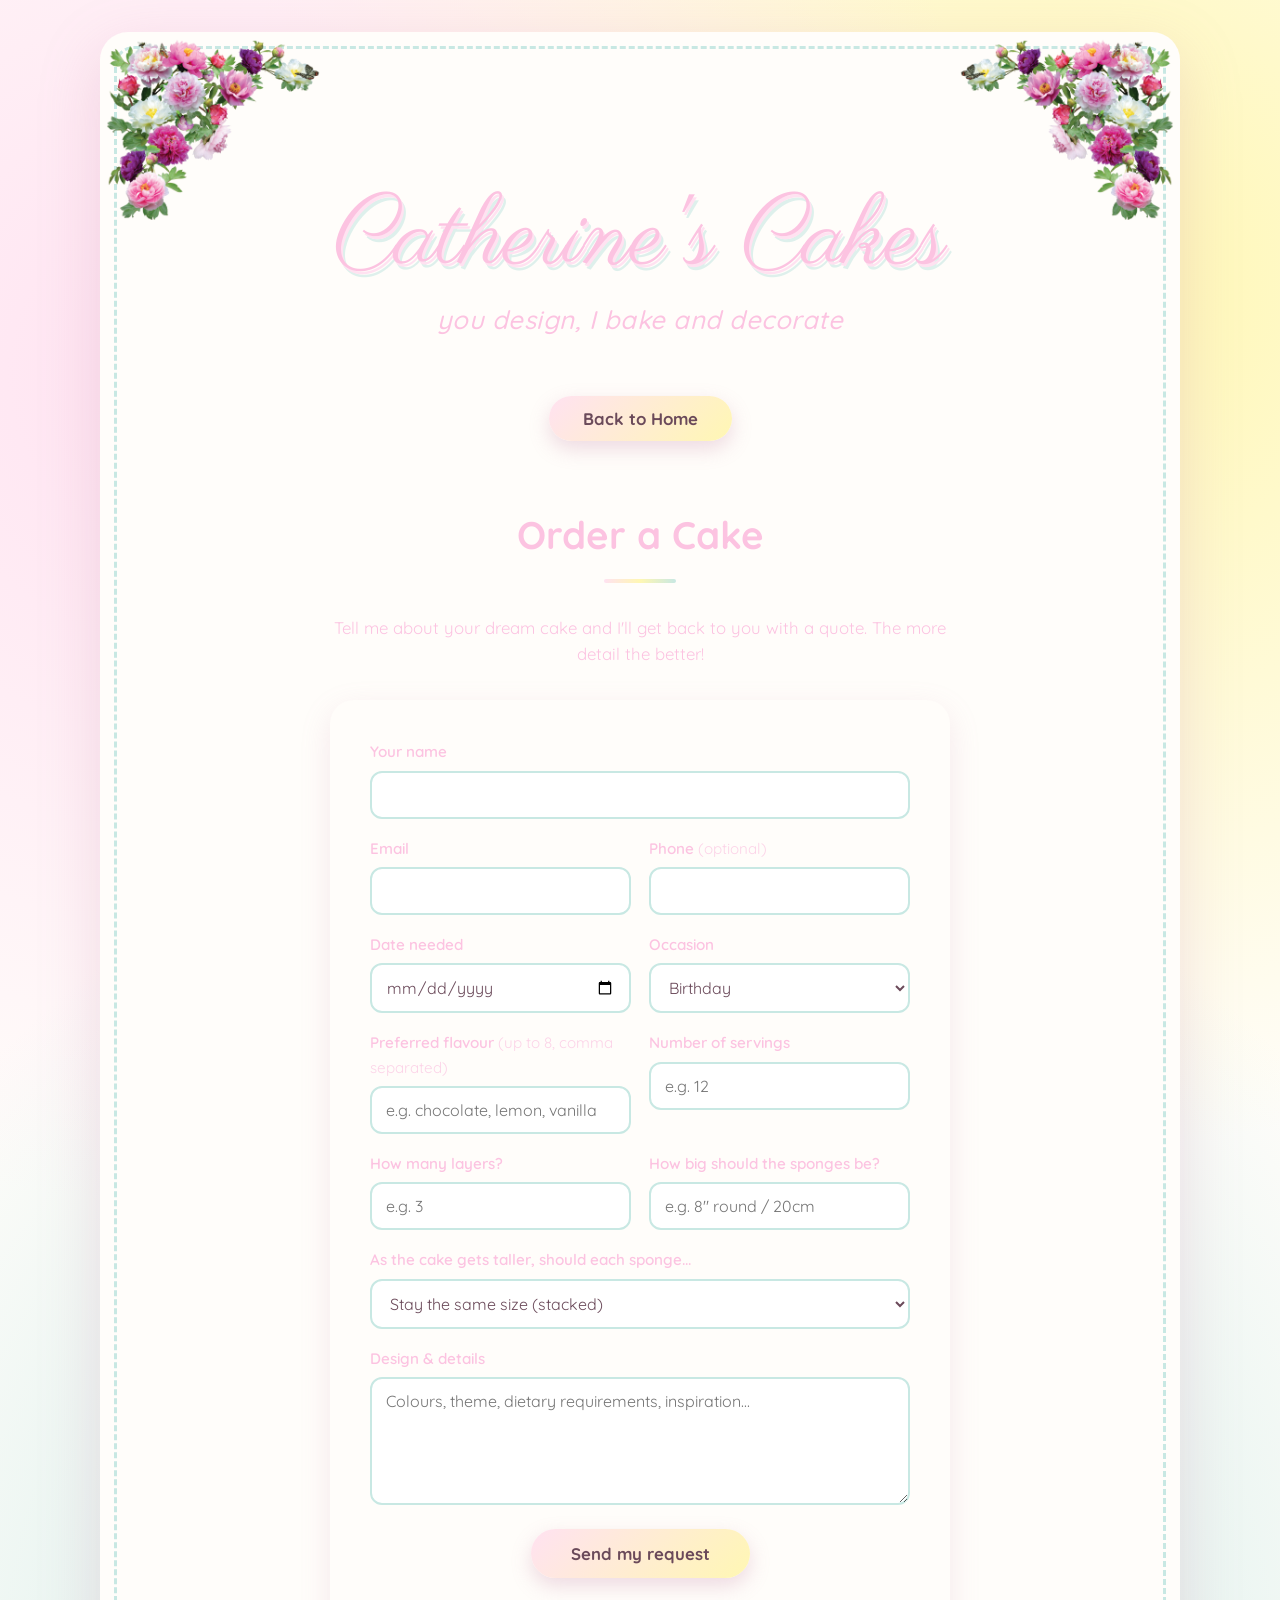
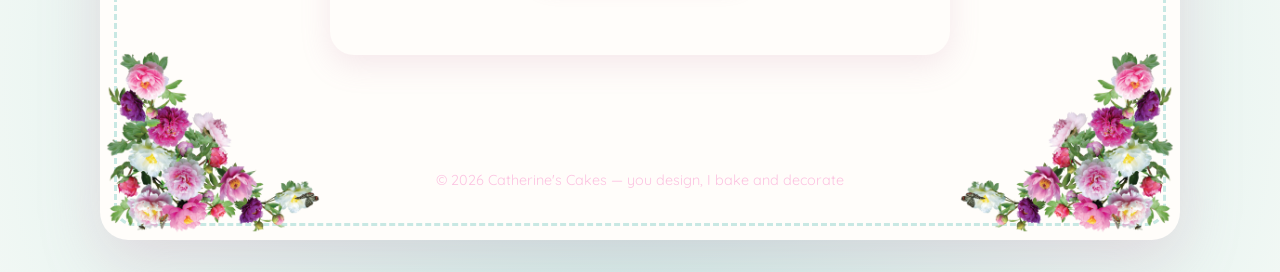
==== order.html @ cbb3e057 "add order form and second page" ====
<!DOCTYPE html>
<html lang="en">
<head>
    <meta charset="UTF-8">
    <meta name="viewport" content="width=device-width, initial-scale=1.0">
    <title>Order a Cake — Catherine's Cakes</title>
    <link rel="preconnect" href="https://fonts.googleapis.com">
    <link rel="preconnect" href="https://fonts.gstatic.com" crossorigin>
    <link href="https://fonts.googleapis.com/css2?family=Parisienne&family=Quicksand:wght@400;500;600;700&display=swap" rel="stylesheet">
    <link rel="stylesheet" href="styles.css">
</head>
<body>
    <div class="page-frame">
        <!-- Flowery border -->
        <div class="flower-border" aria-hidden="true">
            <img class="flower-corner corner-tl" src="images/flower-png-17937.png" alt="">
            <img class="flower-corner corner-tr" src="images/flower-png-17937.png" alt="">
            <img class="flower-corner corner-bl" src="images/flower-png-17937.png" alt="">
            <img class="flower-corner corner-br" src="images/flower-png-17937.png" alt="">
        </div>

        <main class="content">
            <!-- Hero -->
            <header class="hero">
                <h1>Catherine's Cakes</h1>
                <p class="strapline">you design, I bake and decorate</p>
            </header>

            <!-- Back to home -->
            <div class="nav-cta">
                <button type="button" class="nav-btn" onclick="window.location.href='index.html'">Back to Home</button>
            </div>

            <!-- Order form -->
            <section class="order" aria-labelledby="order-heading">
                <h2 id="order-heading">Order a Cake</h2>
                <p class="order-intro">Tell me about your dream cake and I'll get back to you with a quote. The more detail the better!</p>

                <form class="order-form" id="orderForm" novalidate>
                    <div class="field">
                        <label for="name">Your name</label>
                        <input type="text" id="name" name="name" autocomplete="name" required>
                    </div>

                    <div class="field-row">
                        <div class="field">
                            <label for="email">Email</label>
                            <input type="email" id="email" name="email" autocomplete="email" required>
                        </div>
                        <div class="field">
                            <label for="phone">Phone <span class="optional">(optional)</span></label>
                            <input type="tel" id="phone" name="phone" autocomplete="tel">
                        </div>
                    </div>

                    <div class="field-row">
                        <div class="field">
                            <label for="date">Date needed</label>
                            <input type="date" id="date" name="date" required>
                        </div>
                        <div class="field">
                            <label for="occasion">Occasion</label>
                            <select id="occasion" name="occasion">
                                <option value="Birthday">Birthday</option>
                                <option value="Wedding">Wedding</option>
                                <option value="Anniversary">Anniversary</option>
                                <option value="Other">Other</option>
                            </select>
                        </div>
                    </div>

                    <div class="field is-hidden" id="occasionOtherWrap">
                        <label for="occasionOther">What's the occasion?</label>
                        <input type="text" id="occasionOther" name="occasionOther" placeholder="e.g. baby shower, retirement, christening">
                    </div>

                    <div class="field-row">
                        <div class="field">
                            <label for="flavour">Preferred flavour <span class="optional">(up to 8, comma separated)</span></label>
                            <input type="text" id="flavour" name="flavour" placeholder="e.g. chocolate, lemon, vanilla">
                        </div>
                        <div class="field">
                            <label for="servings">Number of servings</label>
                            <input type="number" id="servings" name="servings" min="1" max="50" placeholder="e.g. 12">
                        </div>
                    </div>

                    <div class="field-row">
                        <div class="field">
                            <label for="layers">How many layers?</label>
                            <input type="number" id="layers" name="layers" min="1" max="8" placeholder="e.g. 3">
                        </div>
                        <div class="field">
                            <label for="size">How big should the sponges be?</label>
                            <input type="text" id="size" name="size" placeholder='e.g. 8" round / 20cm'>
                        </div>
                    </div>

                    <div class="field">
                        <label for="shape">As the cake gets taller, should each sponge...</label>
                        <select id="shape" name="shape">
                            <option value="Stay the same size (stacked)">Stay the same size (stacked)</option>
                            <option value="Decrease in size (tiered)">Decrease in size (tiered)</option>
                        </select>
                    </div>

                    <div class="field">
                        <label for="details">Design &amp; details</label>
                        <textarea id="details" name="details" rows="5" placeholder="Colours, theme, dietary requirements, inspiration..." required></textarea>
                    </div>

                    <button type="submit" class="submit-btn">Send my request</button>
                    <p class="form-note" id="formNote" role="status"></p>
                </form>
            </section>
        </main>

        <footer class="site-footer">
            <p>&copy; <span id="year"></span> Catherine's Cakes &mdash; you design, I bake and decorate</p>
        </footer>
    </div>

    <script>
        document.getElementById('year').textContent = new Date().getFullYear();

        // NOTE: This form is not yet connected to email/a backend.
        // Update ORDER_EMAIL below with Catherine's real address to enable
        // the "open in email app" fallback.
        const ORDER_EMAIL = ''; // e.g. 'hello@catherinescakes.co.uk'

        const form = document.getElementById('orderForm');
        const note = document.getElementById('formNote');

        // Show the "what's the occasion?" field only when "Other" is selected.
        const occasion = document.getElementById('occasion');
        const occasionOtherWrap = document.getElementById('occasionOtherWrap');
        const occasionOther = document.getElementById('occasionOther');

        function toggleOccasionOther() {
            const isOther = occasion.value === 'Other';
            occasionOtherWrap.classList.toggle('is-hidden', !isOther);
            occasionOther.required = isOther;
            if (!isOther) occasionOther.value = '';
        }
        occasion.addEventListener('change', toggleOccasionOther);
        toggleOccasionOther();

        // Limit the preferred flavour field to a maximum of 8 flavours.
        const flavour = document.getElementById('flavour');
        function countFlavours(value) {
            return value.split(',').map(f => f.trim()).filter(Boolean).length;
        }
        function validateFlavours() {
            if (countFlavours(flavour.value) > 8) {
                flavour.setCustomValidity('Please list no more than 8 flavours.');
            } else {
                flavour.setCustomValidity('');
            }
        }
        flavour.addEventListener('input', validateFlavours);

        form.addEventListener('submit', function (e) {
            e.preventDefault();
            validateFlavours();
            if (!form.checkValidity()) {
                form.reportValidity();
                return;
            }

            const data = new FormData(form);
            if (ORDER_EMAIL) {
                const subject = `Cake request from ${data.get('name')}`;
                const bodyLines = [
                    `Name: ${data.get('name')}`,
                    `Email: ${data.get('email')}`,
                    `Phone: ${data.get('phone') || '-'}`,
                    `Date needed: ${data.get('date')}`,
                    `Occasion: ${data.get('occasion') === 'Other' ? (data.get('occasionOther') || 'Other') : data.get('occasion')}`,
                    `Flavour: ${data.get('flavour') || '-'}`,
                    `Servings: ${data.get('servings') || '-'}`,
                    `Layers: ${data.get('layers') || '-'}`,
                    `Sponge size: ${data.get('size') || '-'}`,
                    `Sponge shape: ${data.get('shape')}`,
                    '',
                    'Design & details:',
                    data.get('details')
                ];
                const href = `mailto:${ORDER_EMAIL}?subject=${encodeURIComponent(subject)}&body=${encodeURIComponent(bodyLines.join('\n'))}`;
                window.location.href = href;
                note.textContent = 'Opening your email app to send the request...';
            } else {
                note.textContent = 'Thank you! Your request has been noted. (This form isn\u2019t connected to email yet \u2014 add an address to start receiving orders.)';
            }
            note.classList.add('show');
            form.reset();
            toggleOccasionOther();
        });
    </script>
</body>
</html>
---- styles.css ----
:root {
    --pink: #FFE2F1;
    --mint: #C8E8E3;
    --yellow: #FFF7B3;
    --ink: #FCC3E1;
    --ink-soft: #FCC3E1;
    --white: #fffdfa;
}

* {
    margin: 0;
    padding: 0;
    box-sizing: border-box;
}

html {
    scroll-behavior: smooth;
}

body {
    font-family: 'Quicksand', -apple-system, BlinkMacSystemFont, 'Segoe UI', sans-serif;
    color: var(--ink);
    background:
        radial-gradient(circle at 15% 20%, var(--pink) 0%, transparent 45%),
        radial-gradient(circle at 85% 15%, var(--yellow) 0%, transparent 45%),
        radial-gradient(circle at 50% 90%, var(--mint) 0%, transparent 50%),
        var(--white);
    min-height: 100vh;
    padding: clamp(12px, 3vw, 32px);
    line-height: 1.6;
}

/* Outer frame that holds the flowery border */
.page-frame {
    position: relative;
    max-width: 1080px;
    margin: 0 auto;
    background: var(--white);
    border-radius: 28px;
    padding: clamp(20px, 4vw, 48px);
    box-shadow: 0 20px 60px rgba(200, 140, 170, 0.25);
    overflow: hidden;
}

/* ---- Flowery border ---- */
.flower-border {
    position: absolute;
    inset: 14px;
    border: 3px dashed var(--mint);
    border-radius: 20px;
    pointer-events: none;
    z-index: 1;
}

/* Floral corner decorations */
.flower-corner {
    position: absolute;
    width: clamp(110px, 20vw, 220px);
    height: auto;
    pointer-events: none;
    z-index: 3;
}

.corner-tl { top: -12px; left: -12px; }
.corner-tr { top: -12px; right: -12px; transform: scaleX(-1); }
.corner-bl { bottom: -12px; left: -12px; transform: scaleY(-1); }
.corner-br { bottom: -12px; right: -12px; transform: rotate(180deg); }

/* ---- Content ---- */
.content {
    position: relative;
    z-index: 2;
    padding: clamp(16px, 3vw, 40px);
}

/* Hero */
.hero {
    text-align: center;
    padding: clamp(24px, 6vw, 72px) 16px clamp(20px, 4vw, 48px);
}

.hero h1 {
    font-family: 'Parisienne', cursive;
    font-size: clamp(3rem, 10vw, 6rem);
    font-weight: 400;
    color: var(--ink);
    text-shadow: 2px 3px 0 var(--pink), 4px 6px 0 rgba(200, 232, 227, 0.6);
    line-height: 1.05;
}

.strapline {
    margin-top: 0.5rem;
    font-size: clamp(1.1rem, 3.2vw, 1.6rem);
    font-weight: 500;
    color: var(--ink-soft);
    font-style: italic;
    letter-spacing: 0.5px;
}

/* Section headings */
section {
    margin-top: clamp(32px, 6vw, 64px);
}

section h2 {
    text-align: center;
    font-size: clamp(1.6rem, 4vw, 2.4rem);
    font-weight: 700;
    margin-bottom: clamp(20px, 3vw, 32px);
    color: var(--ink);
}

section h2::after {
    content: "";
    display: block;
    width: 72px;
    height: 4px;
    margin: 12px auto 0;
    border-radius: 999px;
    background: linear-gradient(90deg, var(--pink), var(--yellow), var(--mint));
}

/* Gallery placeholders */
.gallery-grid {
    display: grid;
    grid-template-columns: repeat(auto-fit, minmax(220px, 1fr));
    gap: clamp(16px, 3vw, 28px);
}

.cake-card {
    margin: 0;
    display: flex;
    flex-direction: column;
    border-radius: 20px;
    overflow: hidden;
    border: 4px solid var(--white);
    box-shadow: 0 8px 24px rgba(200, 140, 170, 0.22);
    transition: transform 0.25s ease, box-shadow 0.25s ease;
}

.cake-card:hover {
    transform: translateY(-6px);
    box-shadow: 0 16px 34px rgba(200, 140, 170, 0.35);
}

.cake-card img {
    width: 100%;
    aspect-ratio: 4 / 3;
    object-fit: cover;
    display: block;
}

.cake-card figcaption {
    flex: 1 1 auto;
    display: flex;
    align-items: center;
    justify-content: center;
    padding: 14px 12px;
    text-align: center;
    font-weight: 600;
    font-size: 1.05rem;
    color: var(--ink);
    background: var(--white);
}

/* Contact */
.contact-card {
    max-width: 520px;
    margin: 0 auto;
    background: var(--yellow);
    border-radius: 24px;
    padding: clamp(24px, 4vw, 40px);
    text-align: center;
    box-shadow: 0 10px 30px rgba(200, 180, 90, 0.2);
}

.contact-placeholder {
    font-size: 1.15rem;
    font-weight: 700;
    margin-bottom: 1rem;
}

.contact-list {
    list-style: none;
    display: inline-flex;
    flex-direction: column;
    gap: 12px;
    text-align: left;
}

.contact-list li {
    font-weight: 500;
    font-size: 1.05rem;
}

.contact-icon {
    display: inline-block;
    width: 1.6em;
}

.contact-list em {
    color: var(--ink-soft);
}

/* Footer */
.site-footer {
    position: relative;
    z-index: 2;
    text-align: center;
    margin-top: clamp(32px, 6vw, 56px);
    padding-top: 20px;
    font-size: 0.9rem;
    color: var(--ink-soft);
}

/* Navigation button */
.nav-cta {
    display: flex;
    justify-content: center;
    margin-top: 8px;
}

.nav-btn {
    font-family: inherit;
    font-size: 1.05rem;
    font-weight: 700;
    color: #6b4a5a;
    cursor: pointer;
    padding: 12px 34px;
    border: none;
    border-radius: 999px;
    background: linear-gradient(135deg, var(--pink), var(--yellow));
    box-shadow: 0 8px 20px rgba(200, 140, 170, 0.3);
    transition: transform 0.2s ease, box-shadow 0.2s ease;
}

.nav-btn:hover {
    transform: translateY(-2px);
    box-shadow: 0 12px 26px rgba(200, 140, 170, 0.4);
}

/* Order form */
.order-intro {
    max-width: 620px;
    margin: 0 auto clamp(20px, 3vw, 32px);
    text-align: center;
    font-size: 1.05rem;
}

.order-form {
    max-width: 620px;
    margin: 0 auto;
    background: var(--white);
    border-radius: 24px;
    padding: clamp(24px, 4vw, 40px);
    box-shadow: 0 10px 30px rgba(200, 140, 170, 0.18);
    display: flex;
    flex-direction: column;
    gap: 18px;
}

.field {
    display: flex;
    flex-direction: column;
    gap: 6px;
    flex: 1;
}

.field-row {
    display: flex;
    flex-wrap: wrap;
    gap: 18px;
}

.is-hidden {
    display: none;
}

.field label {
    font-weight: 600;
    font-size: 0.95rem;
    color: var(--ink);
}

.field .optional {
    font-weight: 400;
    opacity: 0.7;
}

.order-form input,
.order-form select,
.order-form textarea {
    font-family: inherit;
    font-size: 1rem;
    color: #6b4a5a;
    padding: 12px 14px;
    border: 2px solid var(--mint);
    border-radius: 12px;
    background: #fff;
    transition: border-color 0.2s ease, box-shadow 0.2s ease;
}

.order-form input:focus,
.order-form select:focus,
.order-form textarea:focus {
    outline: none;
    border-color: var(--pink);
    box-shadow: 0 0 0 4px rgba(252, 195, 225, 0.4);
}

.order-form textarea {
    resize: vertical;
}

.submit-btn {
    align-self: center;
    margin-top: 6px;
    font-family: inherit;
    font-size: 1.05rem;
    font-weight: 700;
    color: #6b4a5a;
    cursor: pointer;
    padding: 14px 40px;
    border: none;
    border-radius: 999px;
    background: linear-gradient(135deg, var(--pink), var(--yellow));
    box-shadow: 0 8px 20px rgba(200, 140, 170, 0.3);
    transition: transform 0.2s ease, box-shadow 0.2s ease;
}

.submit-btn:hover {
    transform: translateY(-2px);
    box-shadow: 0 12px 26px rgba(200, 140, 170, 0.4);
}

.form-note {
    text-align: center;
    font-weight: 600;
    min-height: 1.2em;
    opacity: 0;
    transition: opacity 0.3s ease;
}

.form-note.show {
    opacity: 1;
}
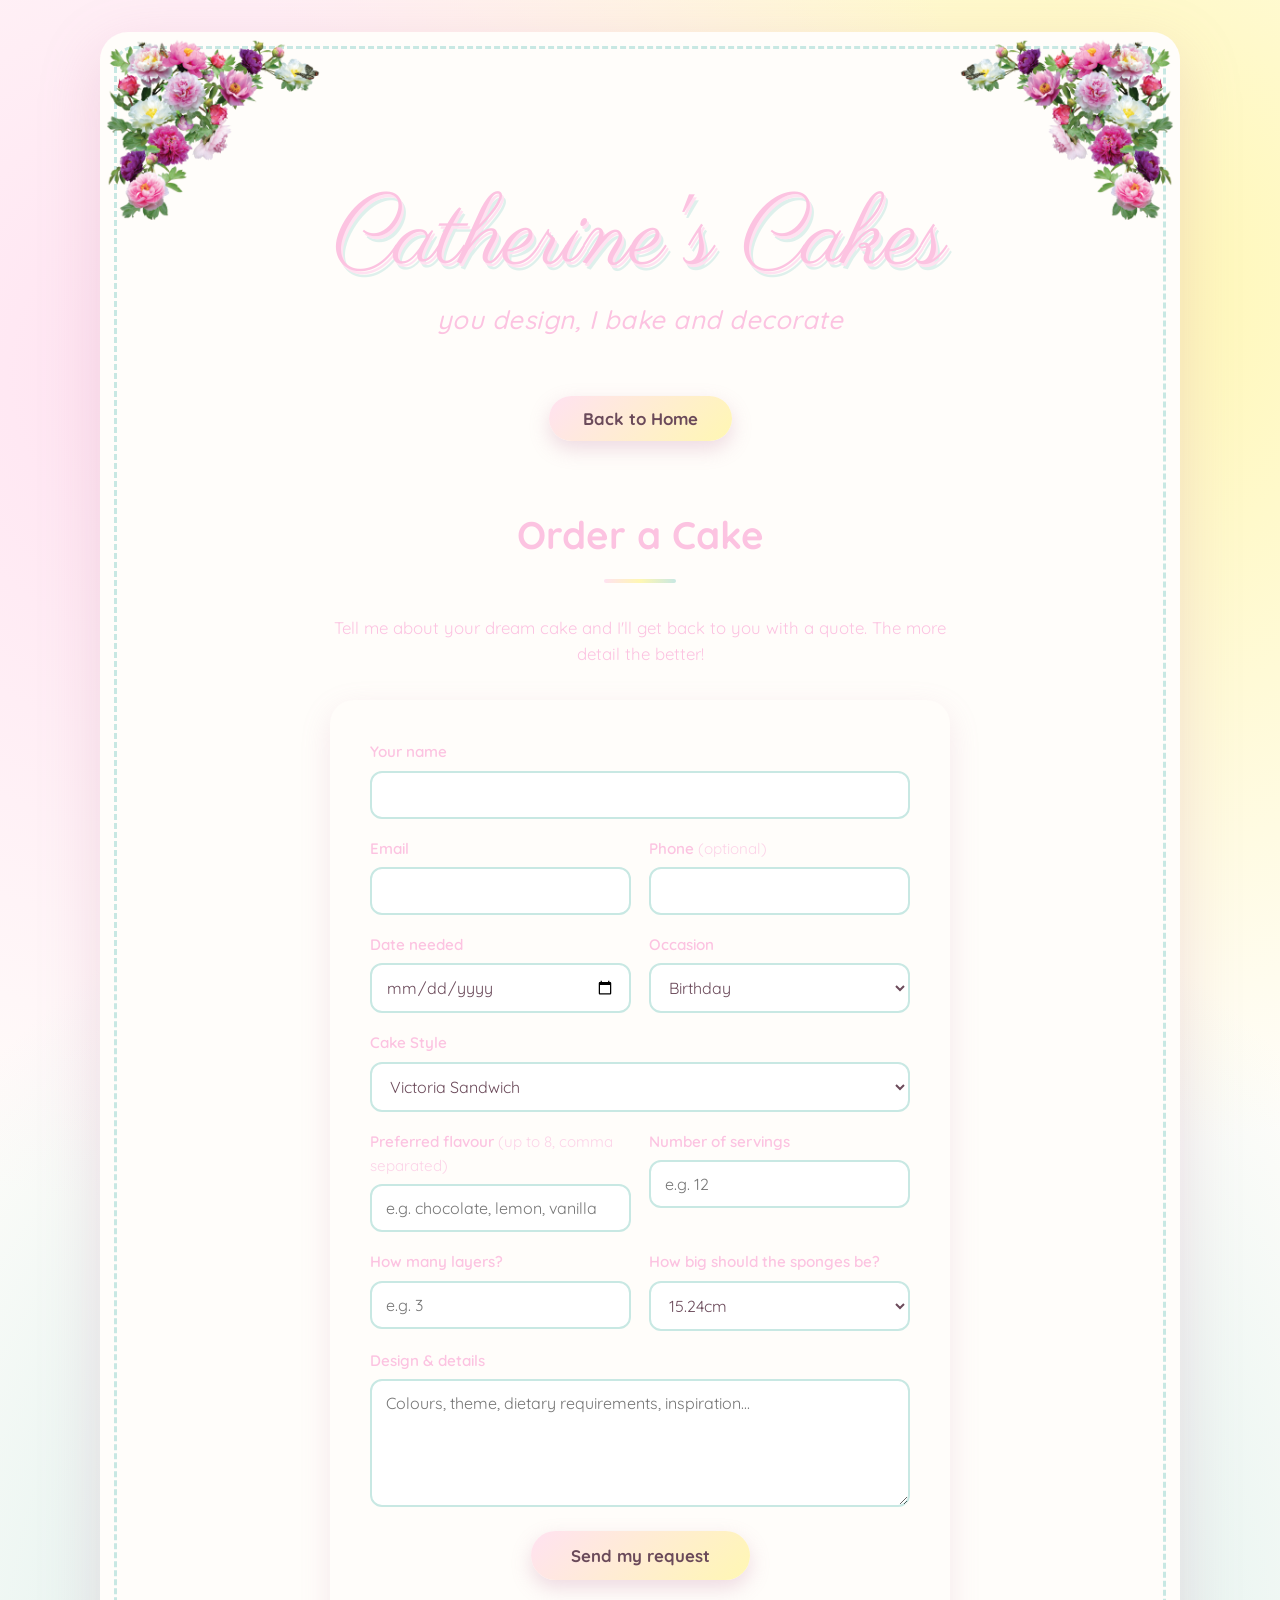
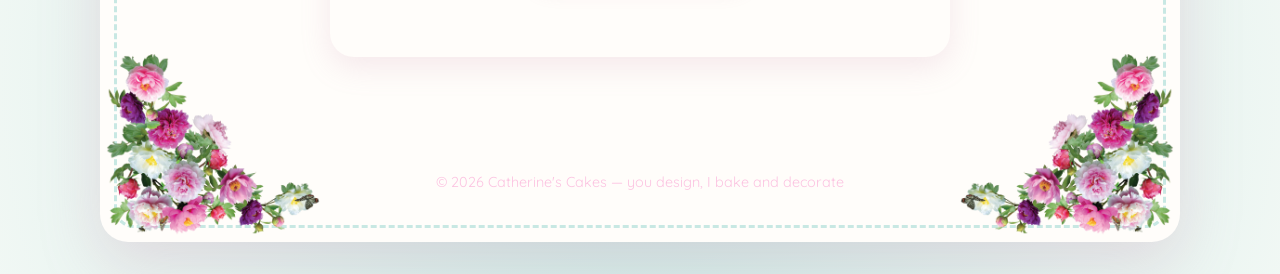
==== commit b9d8d246: "finish web form" ====
--- a/order.html
+++ b/order.html
@@ -74,6 +74,22 @@
                         <input type="text" id="occasionOther" name="occasionOther" placeholder="e.g. baby shower, retirement, christening">
                     </div>
 
+                    <div class="field">
+                        <label for="style">Cake Style</label>
+                        <select id="style" name="style">
+                            <option value="Victoria Sandwich">Victoria Sandwich</option>
+                            <option value="Christmas Cake">Christmas Cake</option>
+                            <option value="Carrot Cake">Carrot Cake</option>
+                            <option value="Chocolate Cake">Chocolate Cake</option>
+                            <option value="Other">Other</option>
+                        </select>
+                    </div>
+
+                    <div class="field is-hidden" id="styleOtherWrap">
+                        <label for="styleOther">What style of cake would you like?</label>
+                        <input type="text" id="styleOther" name="styleOther" placeholder="e.g. red velvet, lemon drizzle, fruit cake">
+                    </div>
+
                     <div class="field-row">
                         <div class="field">
                             <label for="flavour">Preferred flavour <span class="optional">(up to 8, comma separated)</span></label>
@@ -92,11 +108,16 @@
                         </div>
                         <div class="field">
                             <label for="size">How big should the sponges be?</label>
-                            <input type="text" id="size" name="size" placeholder='e.g. 8" round / 20cm'>
-                        </div>
-                    </div>
-
-                    <div class="field">
+                            <select id="size" name="size">
+                                <option value="15.24cm">15.24cm</option>
+                                <option value="20.32cm">20.32cm</option>
+                                <option value="25.4cm">25.4cm</option>
+                                <option value="30.48cm">30.48cm</option>
+                            </select>
+                        </div>
+                    </div>
+
+                    <div class="field is-hidden" id="shapeWrap">
                         <label for="shape">As the cake gets taller, should each sponge...</label>
                         <select id="shape" name="shape">
                             <option value="Stay the same size (stacked)">Stay the same size (stacked)</option>
@@ -144,6 +165,20 @@
         }
         occasion.addEventListener('change', toggleOccasionOther);
         toggleOccasionOther();
+
+        // Show the "what style?" field only when "Other" cake style is selected.
+        const style = document.getElementById('style');
+        const styleOtherWrap = document.getElementById('styleOtherWrap');
+        const styleOther = document.getElementById('styleOther');
+
+        function toggleStyleOther() {
+            const isOther = style.value === 'Other';
+            styleOtherWrap.classList.toggle('is-hidden', !isOther);
+            styleOther.required = isOther;
+            if (!isOther) styleOther.value = '';
+        }
+        style.addEventListener('change', toggleStyleOther);
+        toggleStyleOther();
 
         // Limit the preferred flavour field to a maximum of 8 flavours.
         const flavour = document.getElementById('flavour');
@@ -158,6 +193,17 @@
             }
         }
         flavour.addEventListener('input', validateFlavours);
+
+        // Show the sponge-shape field only when there's more than one layer.
+        const layers = document.getElementById('layers');
+        const shapeWrap = document.getElementById('shapeWrap');
+
+        function toggleShape() {
+            const multipleLayers = Number(layers.value) > 1;
+            shapeWrap.classList.toggle('is-hidden', !multipleLayers);
+        }
+        layers.addEventListener('input', toggleShape);
+        toggleShape();
 
         form.addEventListener('submit', function (e) {
             e.preventDefault();
@@ -176,11 +222,12 @@
                     `Phone: ${data.get('phone') || '-'}`,
                     `Date needed: ${data.get('date')}`,
                     `Occasion: ${data.get('occasion') === 'Other' ? (data.get('occasionOther') || 'Other') : data.get('occasion')}`,
+                    `Cake style: ${data.get('style') === 'Other' ? (data.get('styleOther') || 'Other') : data.get('style')}`,
                     `Flavour: ${data.get('flavour') || '-'}`,
                     `Servings: ${data.get('servings') || '-'}`,
                     `Layers: ${data.get('layers') || '-'}`,
                     `Sponge size: ${data.get('size') || '-'}`,
-                    `Sponge shape: ${data.get('shape')}`,
+                    `Sponge shape: ${Number(data.get('layers')) > 1 ? data.get('shape') : 'n/a (single layer)'}`,
                     '',
                     'Design & details:',
                     data.get('details')
@@ -194,6 +241,8 @@
             note.classList.add('show');
             form.reset();
             toggleOccasionOther();
+            toggleStyleOther();
+            toggleShape();
         });
     </script>
 </body>
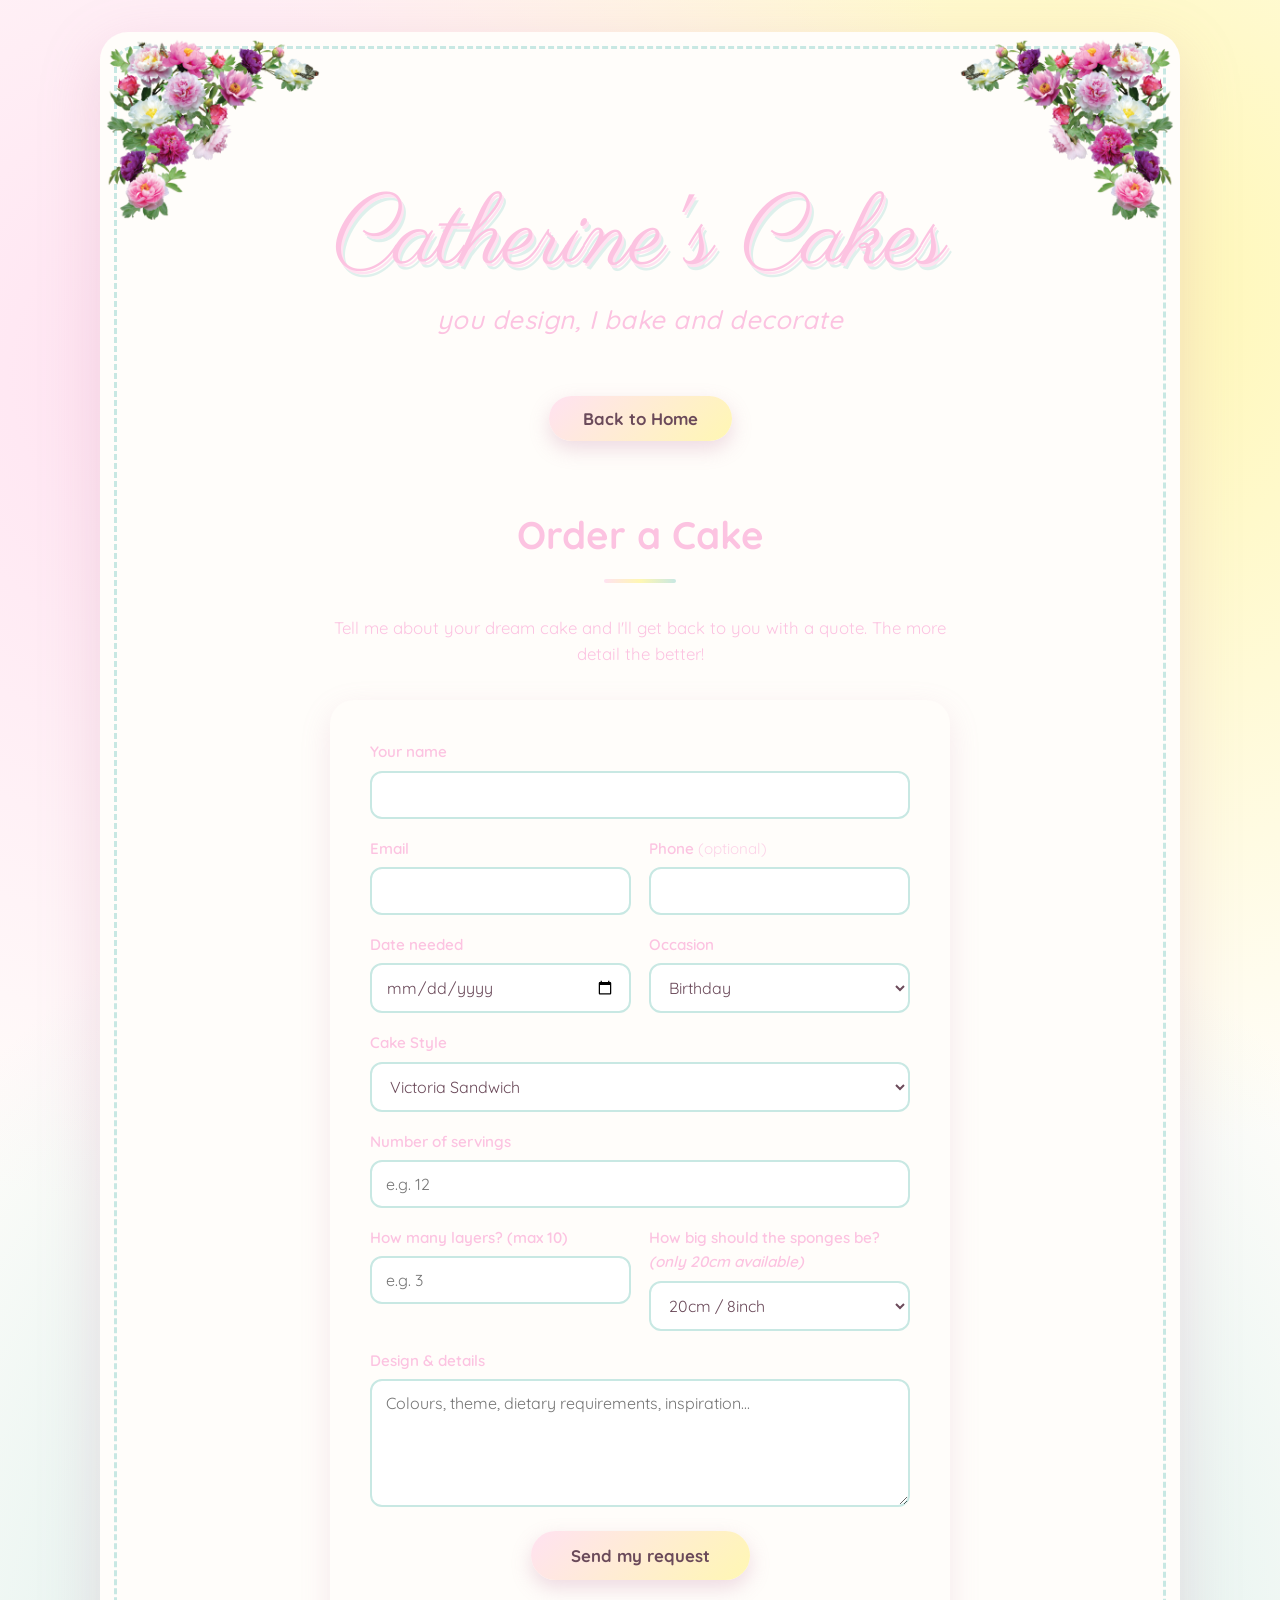
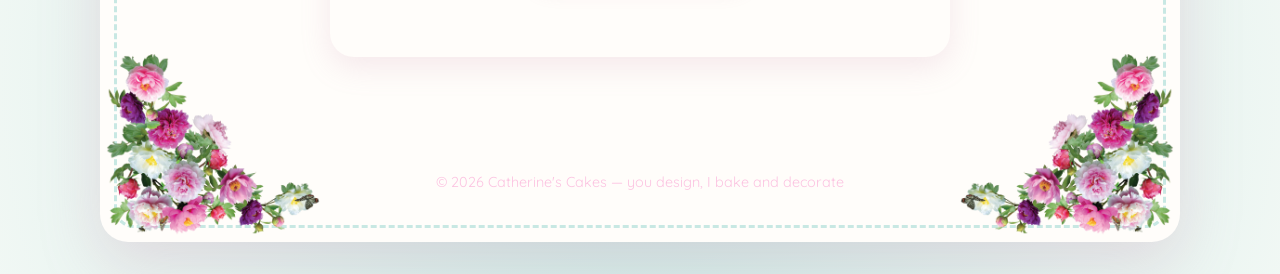
==== commit 6f54eb0f: "make changes to the form" ====
--- a/order.html
+++ b/order.html
@@ -36,7 +36,7 @@
                 <h2 id="order-heading">Order a Cake</h2>
                 <p class="order-intro">Tell me about your dream cake and I'll get back to you with a quote. The more detail the better!</p>
 
-                <form class="order-form" id="orderForm" novalidate>
+                <form class="order-form" id="orderForm" action="https://formspree.io/f/xqpajgdw" method="POST" >
                     <div class="field">
                         <label for="name">Your name</label>
                         <input type="text" id="name" name="name" autocomplete="name" required>
@@ -91,10 +91,7 @@
                     </div>
 
                     <div class="field-row">
-                        <div class="field">
-                            <label for="flavour">Preferred flavour <span class="optional">(up to 8, comma separated)</span></label>
-                            <input type="text" id="flavour" name="flavour" placeholder="e.g. chocolate, lemon, vanilla">
-                        </div>
+                     
                         <div class="field">
                             <label for="servings">Number of servings</label>
                             <input type="number" id="servings" name="servings" min="1" max="50" placeholder="e.g. 12">
@@ -103,16 +100,13 @@
 
                     <div class="field-row">
                         <div class="field">
-                            <label for="layers">How many layers?</label>
-                            <input type="number" id="layers" name="layers" min="1" max="8" placeholder="e.g. 3">
-                        </div>
-                        <div class="field">
-                            <label for="size">How big should the sponges be?</label>
+                            <label for="layers">How many layers? (max 10)</label>
+                            <input type="number" id="layers" name="layers" min="1" max="10" placeholder="e.g. 3">
+                        </div>
+                        <div class="field">
+                            <label for="size">How big should the sponges be? <em>(only 20cm available)</em></label>
                             <select id="size" name="size">
-                                <option value="15.24cm">15.24cm</option>
-                                <option value="20.32cm">20.32cm</option>
-                                <option value="25.4cm">25.4cm</option>
-                                <option value="30.48cm">30.48cm</option>
+                                <option value="20cm">20cm / 8inch</option>
                             </select>
                         </div>
                     </div>
